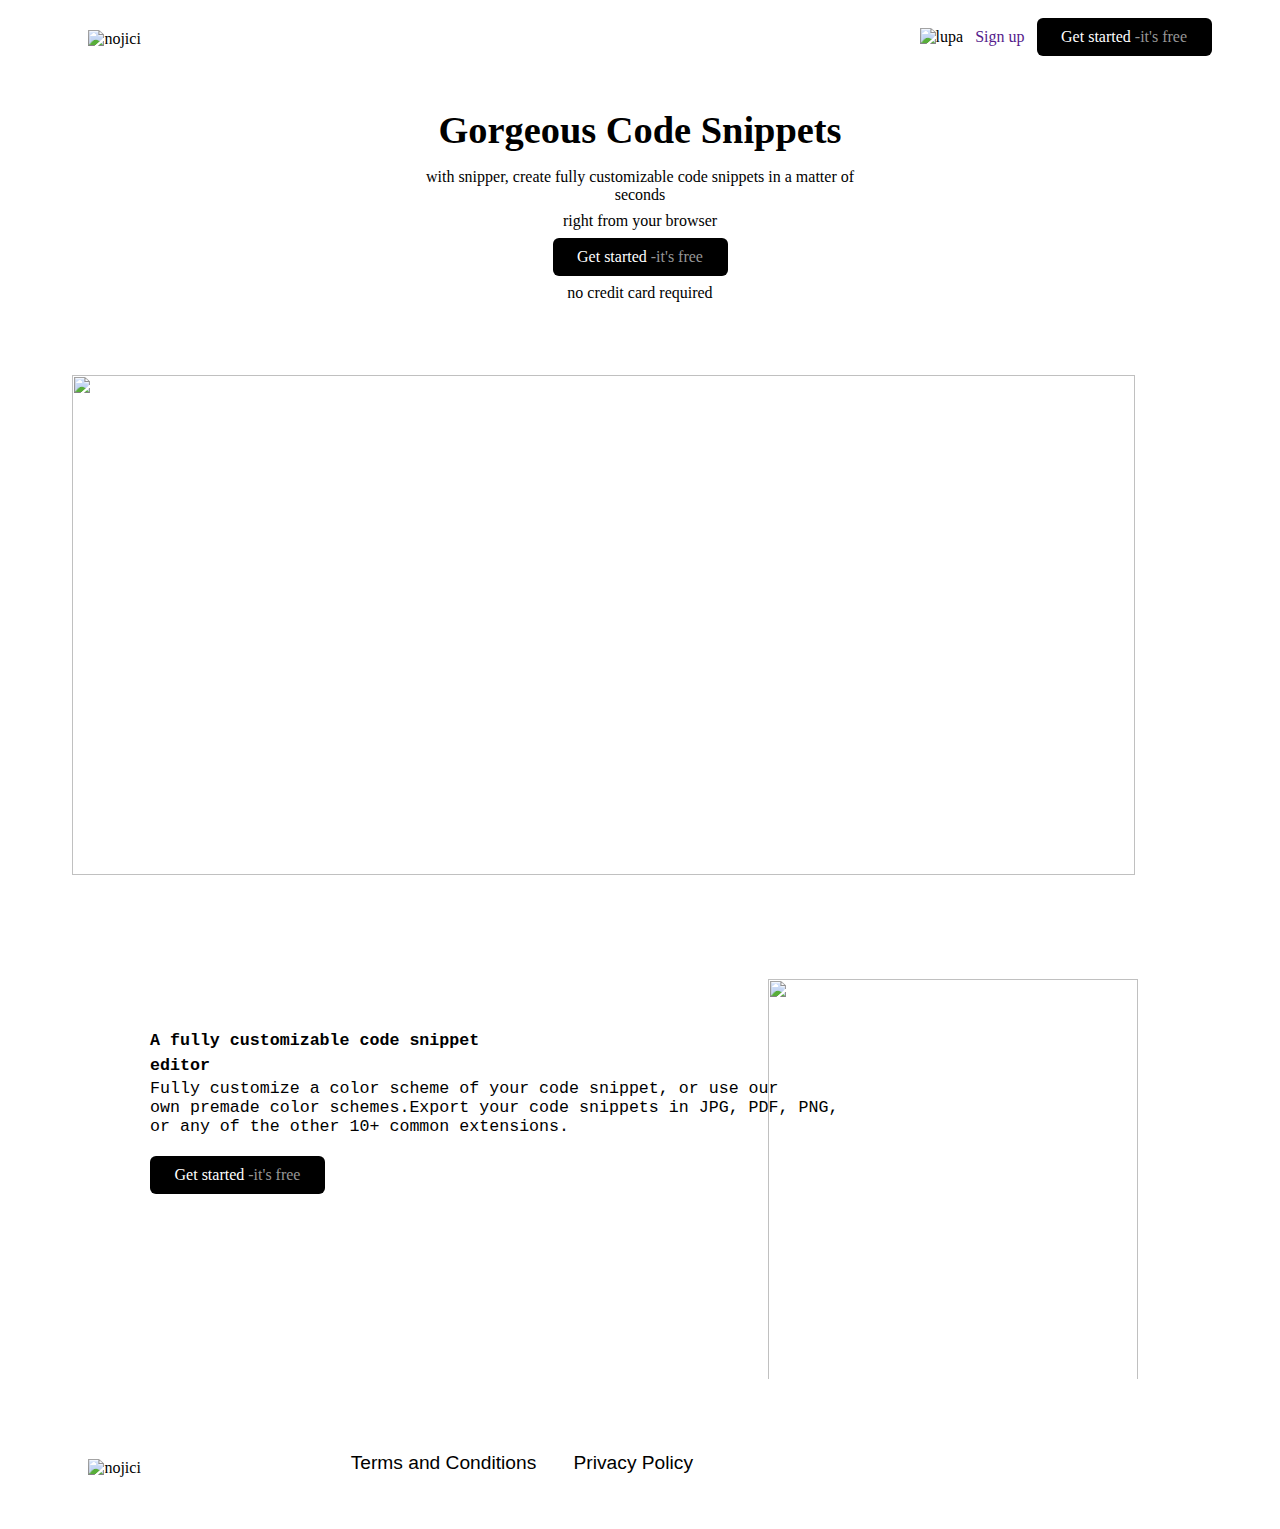
==== index.html @ 358060a2 "Create index.html" ====
<!DOCTYPE html>
<html lang="us-en">
<head>
<title> FIRST REAL FRONT END EXAMPLE </title>
<meta charset="utf-8"/>
<meta name="viewpoint" content="width-device-width" initialscale="1.0"/>
<link rel="stylesheet" href="v3.css"></link>
<script></script>
</head>

<body>
<div id="background">
  <header>
    <img id="left" alt="nojici" src='assets/Logo.svg'/>  
    <a href=""><p  class="right buttonLink">Get started <span class="buttonSecondPart">-it's free</span></p></a>
    <a class="right"href="">Sign up</a> <a href=""> </a>
    <img class="right" src="assets/Search Icon.svg" alt="lupa" style="height:60px width:60px"/> 
  </header>

  <section>
    <h1>Gorgeous Code Snippets</h1>
    <p> with snipper, create fully customizable code snippets in a matter of seconds</p><p style="padding-top:0px;">right from your browser </p>
    <a style="text-decoration:none" href=""><p class="buttonLink" >Get started <span class="buttonSecondPart">-it's free</span></p></a>
    <p> no credit card required</p>
  </section>

  <aside>
    <img style="width:94%" src="assets/Snippet Image.png"/>
  </aside>
</div>

<article>
    <div>
    <h1><pre>A fully customizable code snippet 
editor</pre></h1>
    <pre>Fully customize a color scheme of your code snippet, or use our
own premade color schemes.Export your code snippets in JPG, PDF, PNG,
or any of the other 10+ common extensions.</pre>
    <a style="text-decoration:none" href=""><p class="buttonLink" >Get started <span class="buttonSecondPart">-it's free</span></p></a>
    </div>
</article>

<figure>
    <img src="assets/Customizable Image.png"/>
</figure>

<footer>
     <img id="left" alt="nojici" src='assets/Logo.svg'/> 
     <p>Terms and Conditions &nbsp &nbsp &nbsp Privacy Policy</p>
</footer>

</body>
</html>
---- v3.css ----
*{
box-sizing: border-box;
margin:0;
padding:0;
}

#background{
background-image: url("assets/Background.png");
background-repeat: no-repeat;
background-size: cover

}

header, footer{
width: 94%;
margin: auto;
height: 100px;
}

#left{
padding: 30px 50px;
}

.right{
float: right;
margin-left: 1%;
margin-top: 1.5%;
}

img.right, a.right {
padding-top: 10px;
text-decoration: none;
}

header p{
margin-right: 2.5%;
}

.buttonLink{
border-radius: 6px;
width: 175px;
padding: 5px 10px;
background-color: black;
color: white;
padding:10px 0px;
text-align: center;
}

.buttonSecondPart{
color: rgb(150,150,150);
}

/** ----------------------- Section --------------------- **/

section{
width: 35%;
height: 275px;
margin: auto;
}

section h1, p, a{
text-align:center;
padding: 8px 0px;
}

section h1{
font-size: 3vw;
font-weight: 1200;
}

section p.buttonLink{
margin:auto;
}

/** ---------------------- Aside ----------------------**/

aside{
width:94%;

}

aside img{
height:500px;
object-fit:fill;
margin-left:6%;
}

/** ----------------------Article --------------------**/

article{
display:inline-block;
width:60%;
height:500px;
}

article h1, pre{
text-align:left;
font-size: 1.3vw;
}

article h1{
line-height:1.5;
padding-top:150px;
}

article p.buttonLink{
margin-top:20px;
}

article div{
position:relative;
top:0px;
left:150px;
}

/** ------------------- Figure ---------------------**/

figure{
width:40%;

float:right;
}

figure img{
object-fit:fill;
height:500px;
width:85%;
padding-top:100px;

}

/** ------------------ Footer -------------------- **/

footer{
margin-top: 50px;
}

footer p{
font-family: sans-serif, "Helvetica Neue", "Lucida Grande", Arial;
float: right;
position: relative;
right: 75px;
top: 15px;
font-size: 1.5vw;
font-stretch: ultra-expanded;

}

header, article .buttonLink{
text-decoration:none;
{
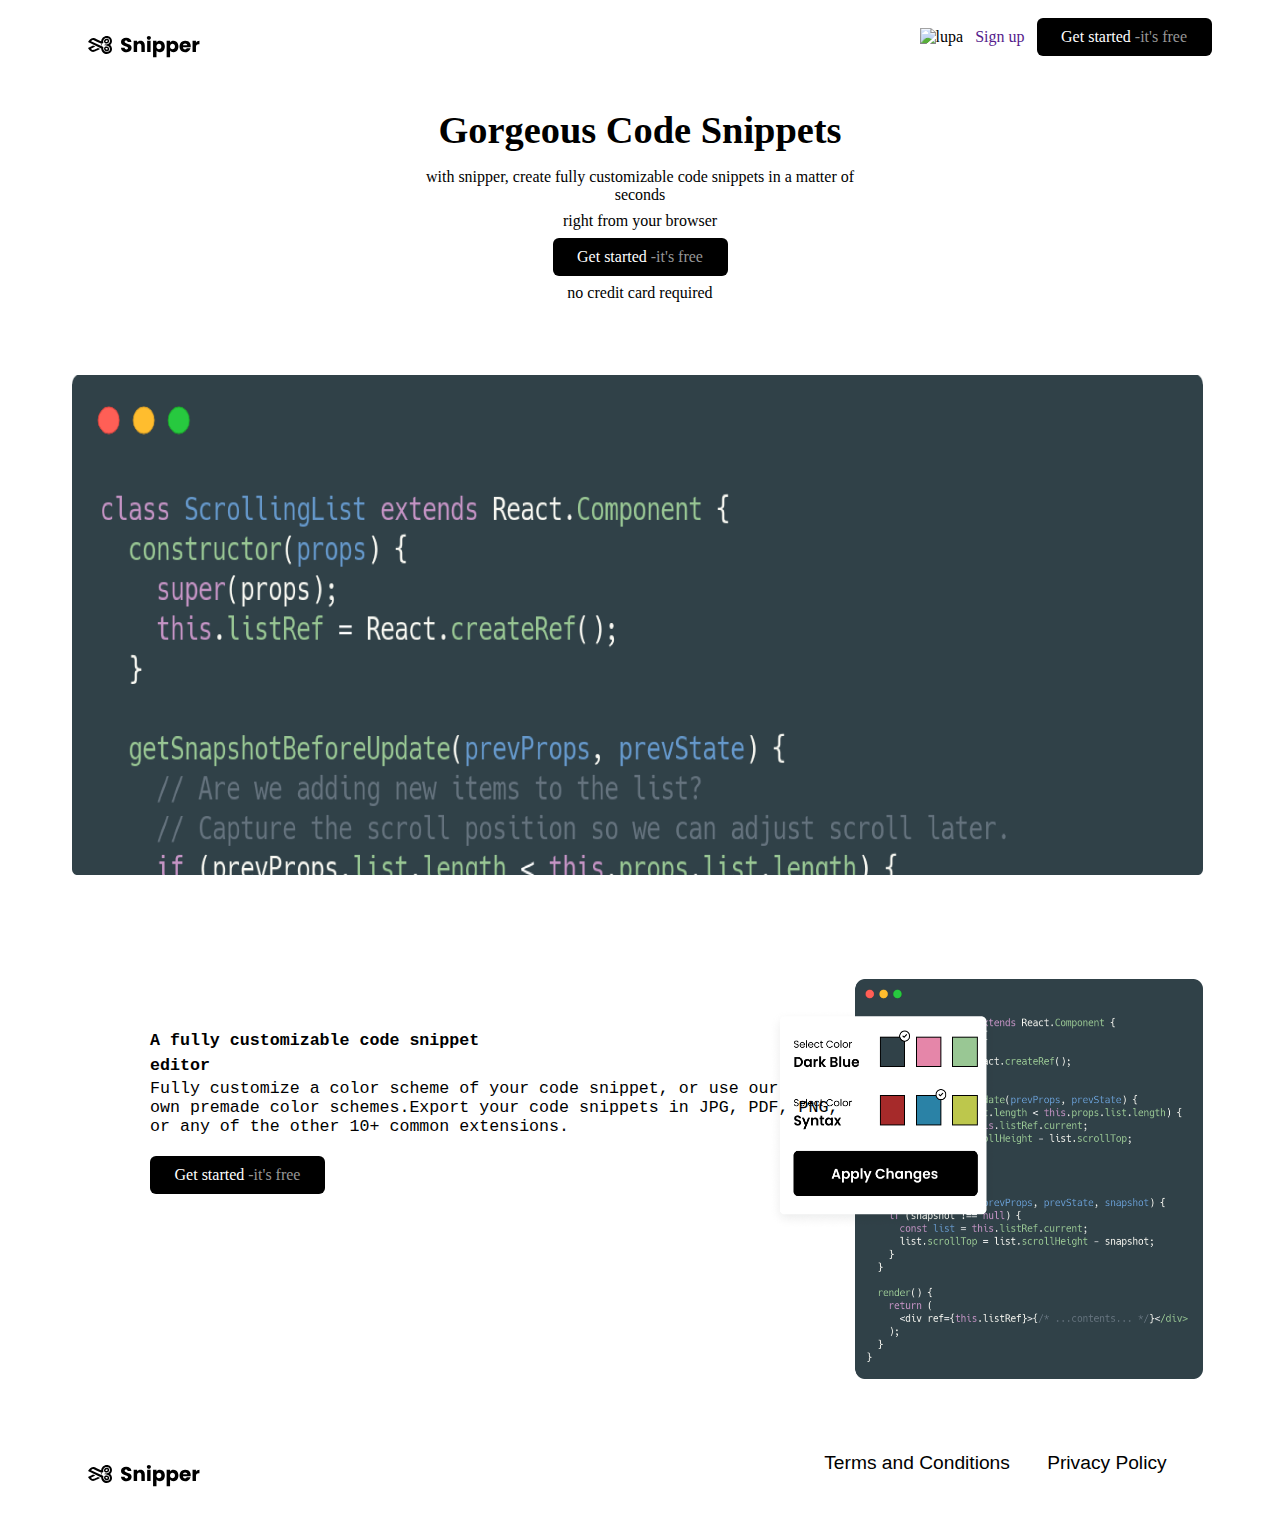
==== commit 5585fef5: "Update index.html" ====
--- a/index.html
+++ b/index.html
@@ -11,7 +11,7 @@
 <body>
 <div id="background">
   <header>
-    <img id="left" alt="nojici" src='assets/Logo.svg'/>  
+    <img id="left" alt="nojici" src='Logo.svg'/>  
     <a href=""><p  class="right buttonLink">Get started <span class="buttonSecondPart">-it's free</span></p></a>
     <a class="right"href="">Sign up</a> <a href=""> </a>
     <img class="right" src="assets/Search Icon.svg" alt="lupa" style="height:60px width:60px"/> 
@@ -25,7 +25,7 @@
   </section>
 
   <aside>
-    <img style="width:94%" src="assets/Snippet Image.png"/>
+    <img style="width:94%" src="Snippet Image.png"/>
   </aside>
 </div>
 
@@ -41,11 +41,11 @@
 </article>
 
 <figure>
-    <img src="assets/Customizable Image.png"/>
+    <img src="Customizable Image.png"/>
 </figure>
 
 <footer>
-     <img id="left" alt="nojici" src='assets/Logo.svg'/> 
+     <img id="left" alt="nojici" src='Logo.svg'/> 
      <p>Terms and Conditions &nbsp &nbsp &nbsp Privacy Policy</p>
 </footer>
 
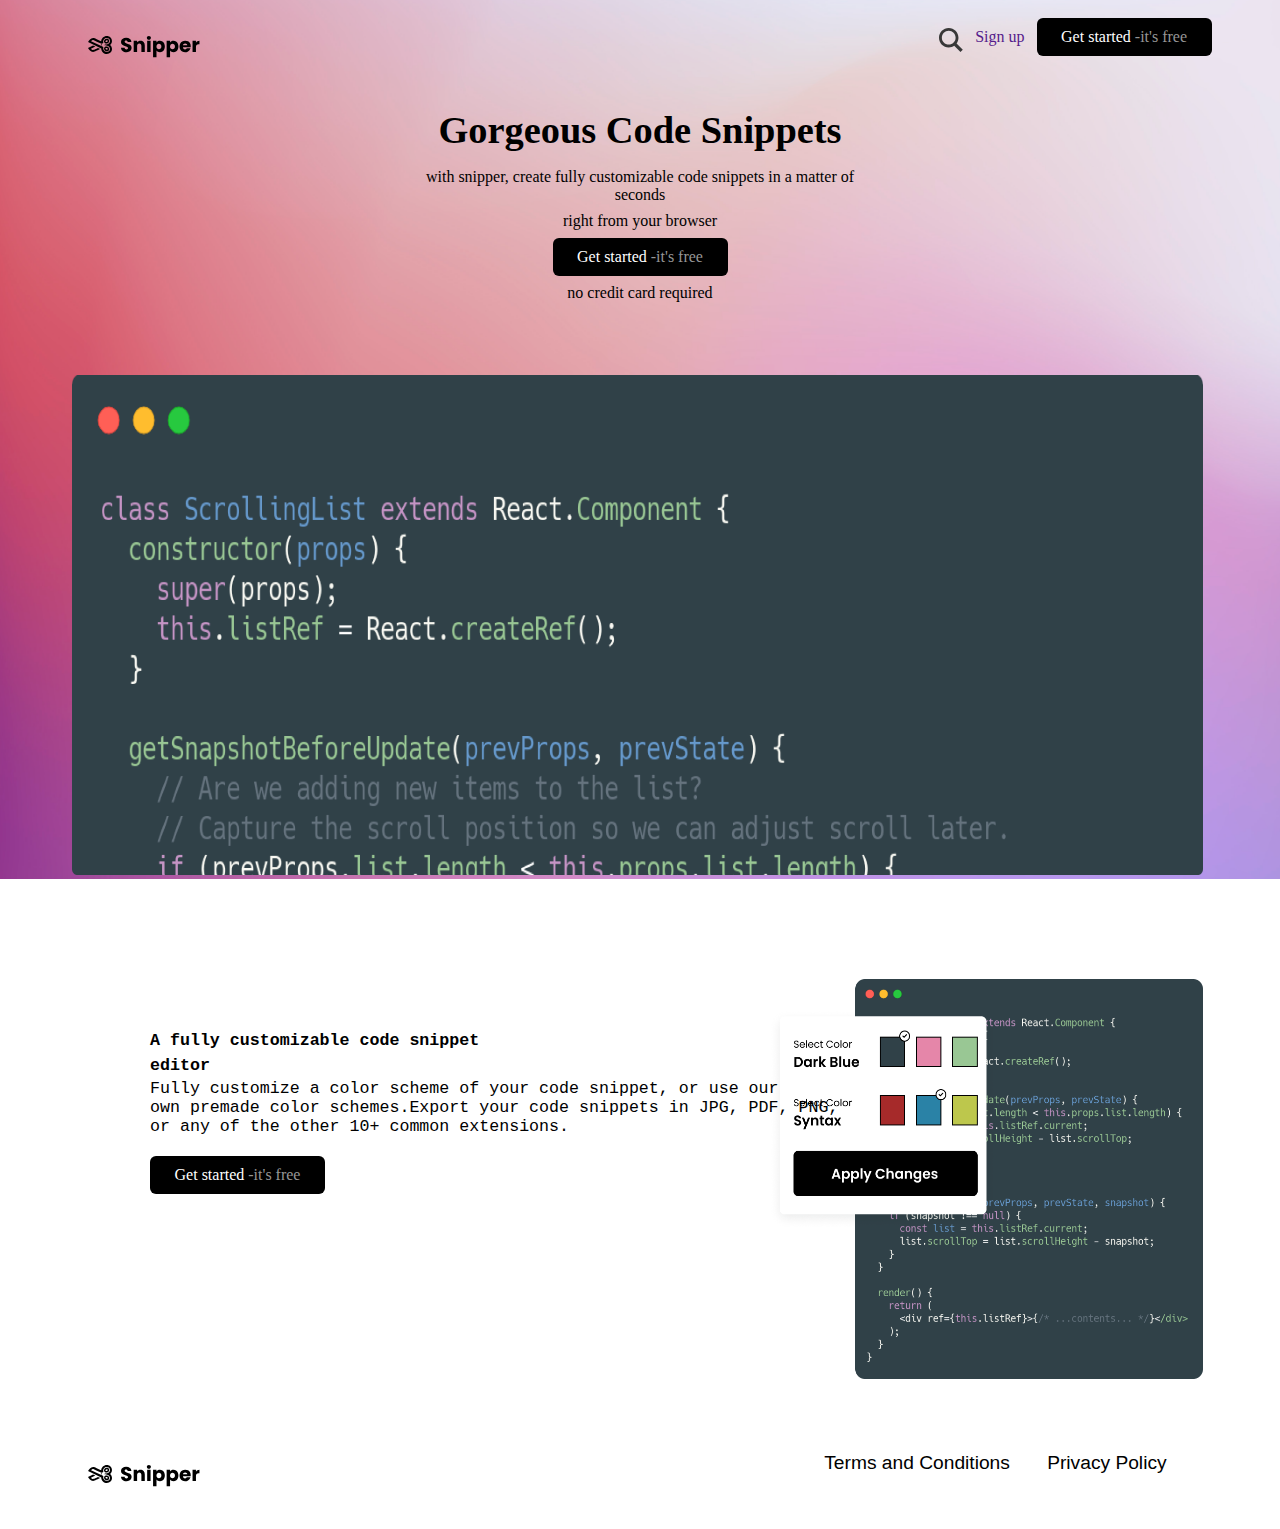
==== commit f6b97adf: "Update index.html" ====
--- a/index.html
+++ b/index.html
@@ -14,7 +14,7 @@
     <img id="left" alt="nojici" src='Logo.svg'/>  
     <a href=""><p  class="right buttonLink">Get started <span class="buttonSecondPart">-it's free</span></p></a>
     <a class="right"href="">Sign up</a> <a href=""> </a>
-    <img class="right" src="assets/Search Icon.svg" alt="lupa" style="height:60px width:60px"/> 
+    <img class="right" src="Search Icon.svg" alt="lupa" style="height:60px width:60px"/> 
   </header>
 
   <section>
--- a/v3.css
+++ b/v3.css
@@ -5,7 +5,7 @@
 }
 
 #background{
-background-image: url("assets/Background.png");
+background-image: url("Background.png");
 background-repeat: no-repeat;
 background-size: cover
 
@@ -148,4 +148,4 @@
 
 header, article .buttonLink{
 text-decoration:none;
-{+{
